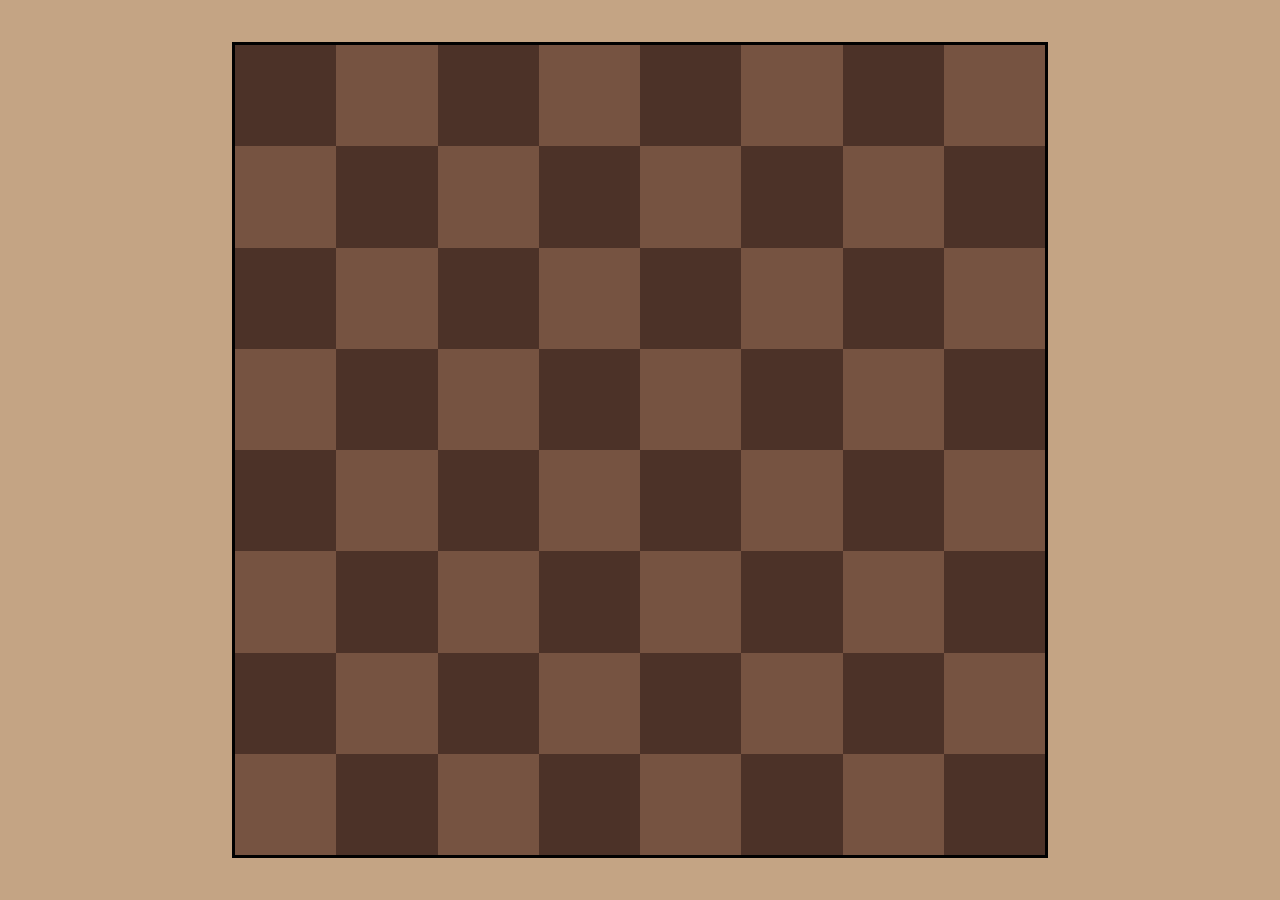
==== src/chess.html @ 70bad243 "completed making board" ====
<!DOCTYPE html>
<html lang="en">
<head>
    <meta charset="UTF-8">
    <meta http-equiv="X-UA-Compatible" content="IE=edge">
    <meta name="viewport" content="width=device-width, initial-scale=1.0">
    <title>Chess</title>

    <!-- Styles -->
    <link rel="stylesheet" href="./styles/styles.css">
</head>
<body>
    <board></board>

    <!-- Scripts -->
    <script src="scripts/loadBoard.js"></script>
</body>
</html>
---- src/styles/styles.css ----
body {
    margin: 0;
    padding: 0;
    height: 100vh;
    display: flex;
    align-items: center;
    justify-content: center;
    background-color: #C4A484;
}

board {
    width: 90vh;
    height: 90vh;
    border-style: solid;
    font-size: 0;
}

tile {
    width: 11.25vh;
    height: 11.25vh;
    display: inline-block;
}

.dark-tile {
    background-color: #4c3228;
}

.light-tile {
    background-color:  #765341;
}
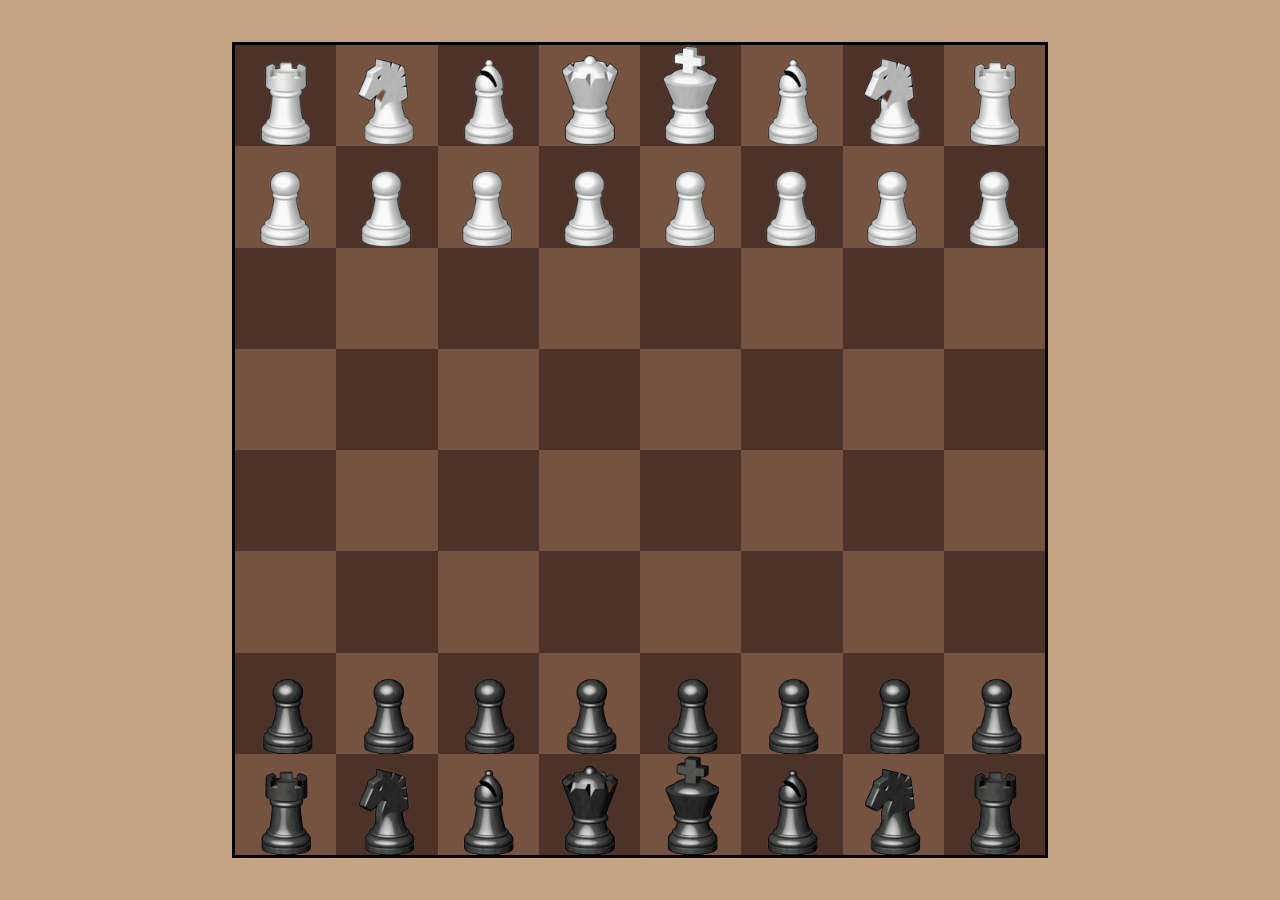
==== commit 2e08ea9e: "chess pieces can move" ====
--- a/src/chess.html
+++ b/src/chess.html
@@ -14,5 +14,6 @@
 
     <!-- Scripts -->
     <script src="scripts/loadBoard.js"></script>
+    <script src="scripts/movePiece.js"></script>
 </body>
 </html>--- a/src/styles/styles.css
+++ b/src/styles/styles.css
@@ -19,6 +19,14 @@
     width: 11.25vh;
     height: 11.25vh;
     display: inline-block;
+
+    background-repeat: no-repeat;
+    background-position: center;
+    background-size: 55%;
+}
+
+tile:hover{
+    opacity: 0.5;
 }
 
 .dark-tile {
@@ -27,4 +35,12 @@
 
 .light-tile {
     background-color:  #765341;
+}
+
+.tile {
+    display: flex;
+    align-items: center;
+    justify-content: center;
+    width: 100%;
+    height: 100%;
 }